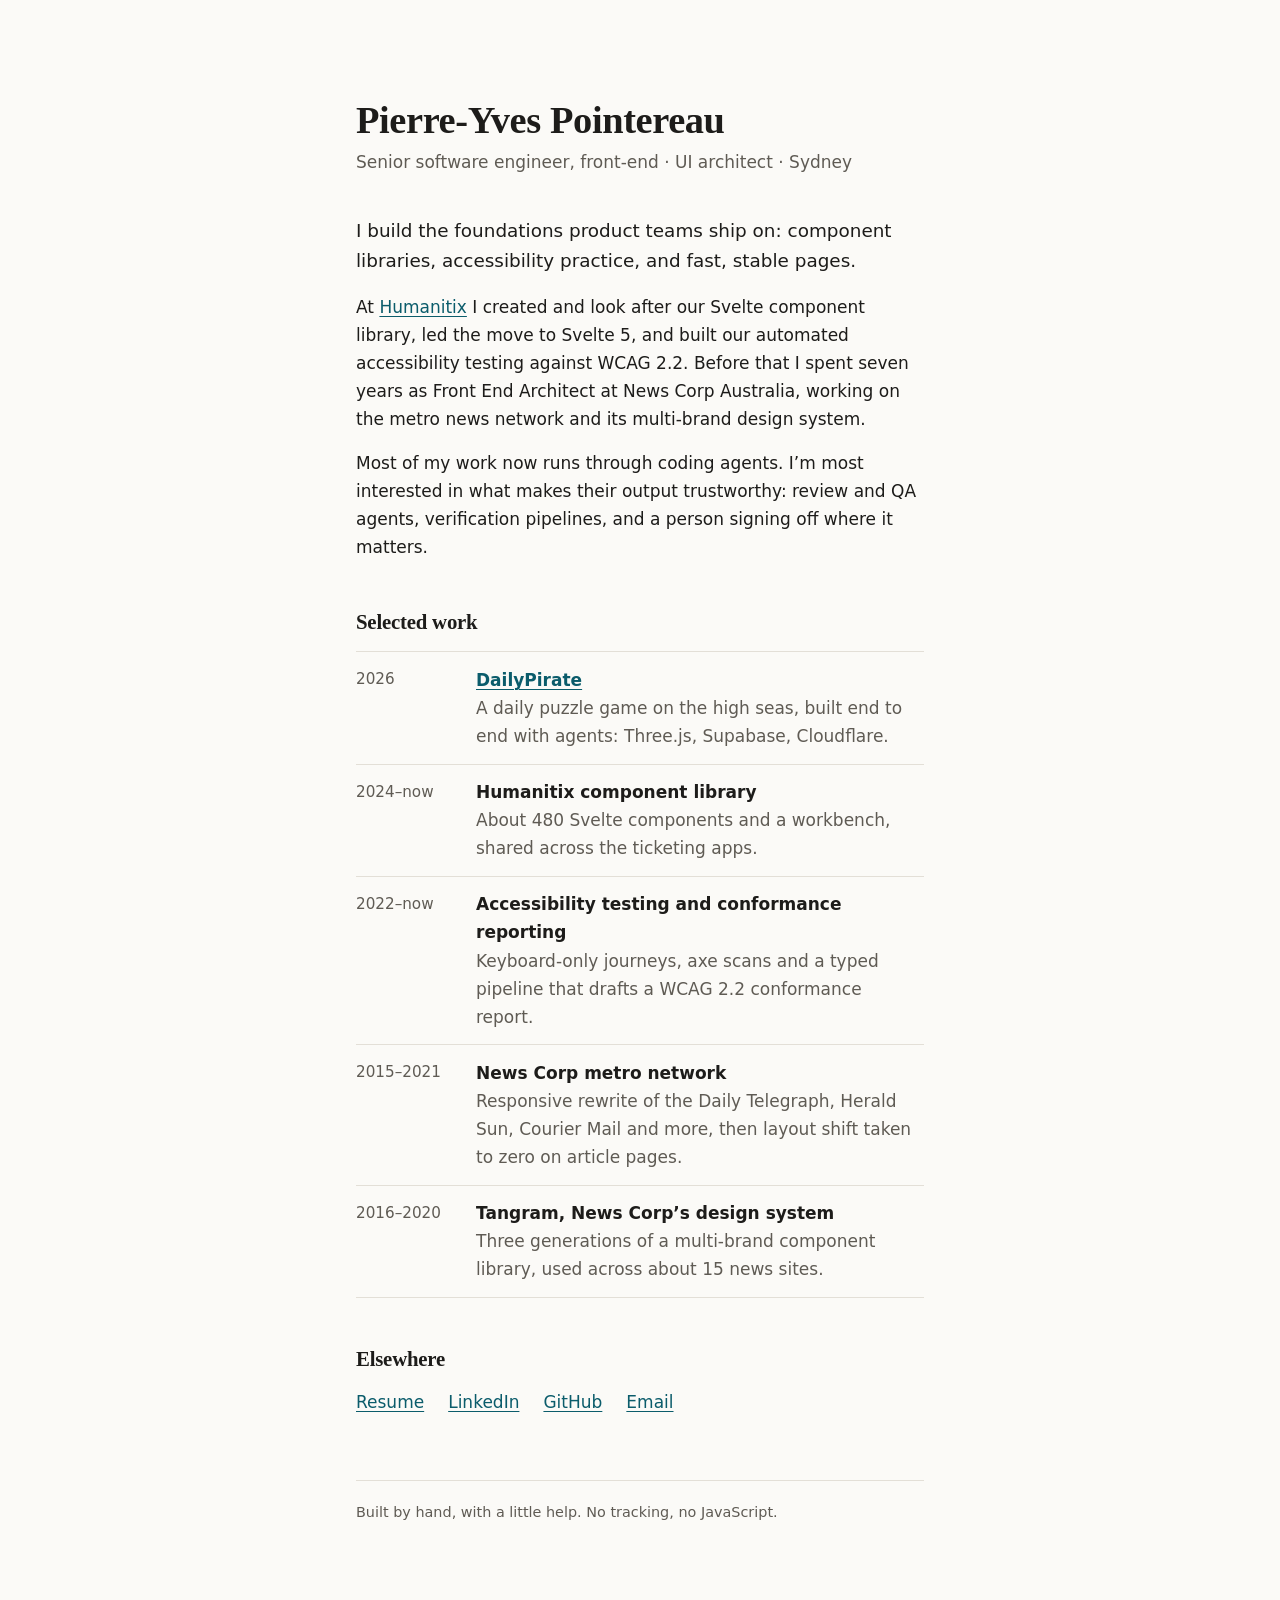
==== index.html @ e8ddd4ec "Initial commit: home page and resume Co-Authored-By: Claude Opus 5.5 <noreply@anthropic.com>" ====
<!doctype html>
<html lang="en">
<head>
  <meta charset="utf-8">
  <meta name="viewport" content="width=device-width, initial-scale=1">
  <title>Pierre-Yves Pointereau — Senior Software Engineer, Front-End</title>
  <meta name="description" content="Senior software engineer and UI architect in Sydney. Design systems, accessibility, web performance and agent-assisted engineering.">
  <link rel="canonical" href="https://pierre.pointereau.fr/">
  <link rel="icon" href="/favicon.svg" type="image/svg+xml">
  <link rel="stylesheet" href="/style.css">
  <meta property="og:title" content="Pierre-Yves Pointereau">
  <meta property="og:description" content="Senior software engineer and UI architect in Sydney. Design systems, accessibility, web performance and agent-assisted engineering.">
  <meta property="og:url" content="https://pierre.pointereau.fr/">
  <meta property="og:type" content="website">
</head>
<body>
  <main class="page">
    <header>
      <h1>Pierre-Yves Pointereau</h1>
      <p class="tagline">Senior software engineer, front-end &middot; UI architect &middot; Sydney</p>
    </header>

    <p class="lead">I build the foundations product teams ship on: component libraries, accessibility practice, and fast, stable pages.</p>

    <p>At <a href="https://humanitix.com">Humanitix</a> I created and look after our Svelte component library, led the move to Svelte&nbsp;5, and built our automated accessibility testing against WCAG&nbsp;2.2. Before that I spent seven years as Front End Architect at News Corp Australia, working on the metro news network and its multi-brand design system.</p>

    <p>Most of my work now runs through coding agents. I&rsquo;m most interested in what makes their output trustworthy: review and QA agents, verification pipelines, and a person signing off where it matters.</p>

    <h2>Selected work</h2>
    <ul class="timeline">
      <li>
        <span class="when">2026</span>
        <span class="what"><strong><a href="https://dailypirate.fun">DailyPirate</a></strong><span>A daily puzzle game on the high seas, built end to end with agents: Three.js, Supabase, Cloudflare.</span></span>
      </li>
      <li>
        <span class="when">2024&ndash;now</span>
        <span class="what"><strong>Humanitix component library</strong><span>About 480 Svelte components and a workbench, shared across the ticketing apps.</span></span>
      </li>
      <li>
        <span class="when">2022&ndash;now</span>
        <span class="what"><strong>Accessibility testing and conformance reporting</strong><span>Keyboard-only journeys, axe scans and a typed pipeline that drafts a WCAG&nbsp;2.2 conformance report.</span></span>
      </li>
      <li>
        <span class="when">2015&ndash;2021</span>
        <span class="what"><strong>News Corp metro network</strong><span>Responsive rewrite of the Daily Telegraph, Herald Sun, Courier Mail and more, then layout shift taken to zero on article pages.</span></span>
      </li>
      <li>
        <span class="when">2016&ndash;2020</span>
        <span class="what"><strong>Tangram, News Corp&rsquo;s design system</strong><span>Three generations of a multi-brand component library, used across about 15 news sites.</span></span>
      </li>
    </ul>

    <h2>Elsewhere</h2>
    <ul class="links">
      <li><a href="/resume/">Resume</a></li>
      <li><a href="https://www.linkedin.com/in/pypointereau">LinkedIn</a></li>
      <li><a href="https://github.com/Yojimb0">GitHub</a></li>
      <li><a href="mailto:py.pointereau@gmail.com">Email</a></li>
    </ul>

    <footer>
      <p>Built by hand, with a little help. No tracking, no JavaScript.</p>
    </footer>
  </main>
</body>
</html>
---- style.css ----
/* pierre.pointereau.fr — one small stylesheet, no JavaScript, no web fonts. */

:root {
  color-scheme: light dark;
  --bg: #fbfaf7;
  --text: #1d1c1a;
  --muted: #5f5b54;
  --rule: #e3dfd7;
  --accent: #0b5c6b;
  --measure: 38rem;
  --serif: "Iowan Old Style", "Palatino Linotype", Palatino, Charter, Georgia, serif;
  --sans: system-ui, -apple-system, "Segoe UI", Roboto, "Helvetica Neue", sans-serif;
}

@media (prefers-color-scheme: dark) {
  :root {
    --bg: #161514;
    --text: #ecebe7;
    --muted: #a8a49c;
    --rule: #34322e;
    --accent: #7cc7d4;
  }
}

*,
*::before,
*::after {
  box-sizing: border-box;
}

html {
  -webkit-text-size-adjust: 100%;
  text-size-adjust: 100%;
}

body {
  margin: 0;
  background: var(--bg);
  color: var(--text);
  font: 1.0625rem/1.65 var(--sans);
}

.page {
  max-width: var(--measure);
  margin: 0 auto;
  padding: clamp(2.5rem, 8vw, 6rem) 1.25rem 4rem;
}

h1,
h2,
h3 {
  font-family: var(--serif);
  font-weight: 600;
  line-height: 1.25;
  letter-spacing: -0.01em;
}

h1 {
  font-size: clamp(1.9rem, 5vw, 2.4rem);
  margin: 0 0 0.25rem;
}

h2 {
  font-size: 1.3rem;
  margin: 3rem 0 1rem;
}

h3 {
  font-size: 1.1rem;
  margin: 2rem 0 0.15rem;
}

p,
ul {
  margin: 0 0 1rem;
}

ul {
  padding-left: 1.2rem;
}

li + li {
  margin-top: 0.4rem;
}

a {
  color: var(--accent);
  text-decoration-thickness: 1px;
  text-underline-offset: 0.18em;
}

a:hover {
  text-decoration-thickness: 2px;
}

:focus-visible {
  outline: 2px solid var(--accent);
  outline-offset: 3px;
  border-radius: 2px;
}

.tagline {
  color: var(--muted);
  margin: 0 0 2.5rem;
}

.lead {
  font-size: 1.15rem;
}

.muted {
  color: var(--muted);
}

/* A list of dated items: year on the left, text on the right. */
.timeline {
  list-style: none;
  padding: 0;
  margin: 0;
}

.timeline li {
  display: grid;
  grid-template-columns: 6.5rem 1fr;
  gap: 0 1rem;
  padding: 0.85rem 0;
  border-top: 1px solid var(--rule);
  margin: 0;
}

.timeline li:last-child {
  border-bottom: 1px solid var(--rule);
}

.timeline .when {
  color: var(--muted);
  font-variant-numeric: tabular-nums;
  font-size: 0.95rem;
  padding-top: 0.1rem;
}

.timeline .what strong {
  font-weight: 600;
}

.timeline .what span {
  display: block;
  color: var(--muted);
}

@media (max-width: 30rem) {
  .timeline li {
    grid-template-columns: 1fr;
  }
}

.links {
  list-style: none;
  padding: 0;
  display: flex;
  flex-wrap: wrap;
  gap: 0.5rem 1.5rem;
}

.links li + li {
  margin-top: 0;
}

footer {
  margin-top: 4rem;
  padding-top: 1.25rem;
  border-top: 1px solid var(--rule);
  color: var(--muted);
  font-size: 0.9rem;
}

/* ---- Resume page --------------------------------------------------------------------------- */

.resume .page {
  max-width: 44rem;
}

.resume-nav {
  display: flex;
  justify-content: space-between;
  gap: 1rem;
  font-size: 0.95rem;
  margin-bottom: 2.5rem;
}

.contact {
  list-style: none;
  padding: 0;
  display: flex;
  flex-wrap: wrap;
  gap: 0.25rem 1.25rem;
  color: var(--muted);
  font-size: 0.95rem;
}

.contact li + li {
  margin-top: 0;
}

.role-meta {
  color: var(--muted);
  font-size: 0.95rem;
  margin: 0 0 0.75rem;
}

.skills li {
  margin-top: 0.3rem;
}

@media print {
  :root {
    --bg: #fff;
    --text: #000;
    --muted: #444;
    --rule: #ccc;
    --accent: #000;
  }

  @page {
    size: A4;
    margin: 16mm 16mm 18mm;
  }

  body {
    font-size: 10.5pt;
    line-height: 1.45;
  }

  .page,
  .resume .page {
    max-width: none;
    padding: 0;
  }

  .resume-nav,
  footer {
    display: none;
  }

  h2 {
    margin: 1.4em 0 0.6em;
    break-after: avoid;
  }

  h3 {
    margin-top: 1.1em;
    break-after: avoid;
  }

  li {
    break-inside: avoid;
  }

  a {
    text-decoration: none;
  }
}

@media (prefers-reduced-motion: no-preference) {
  html {
    scroll-behavior: smooth;
  }
}

.tagline.tight {
  margin-bottom: 0.5rem;
}
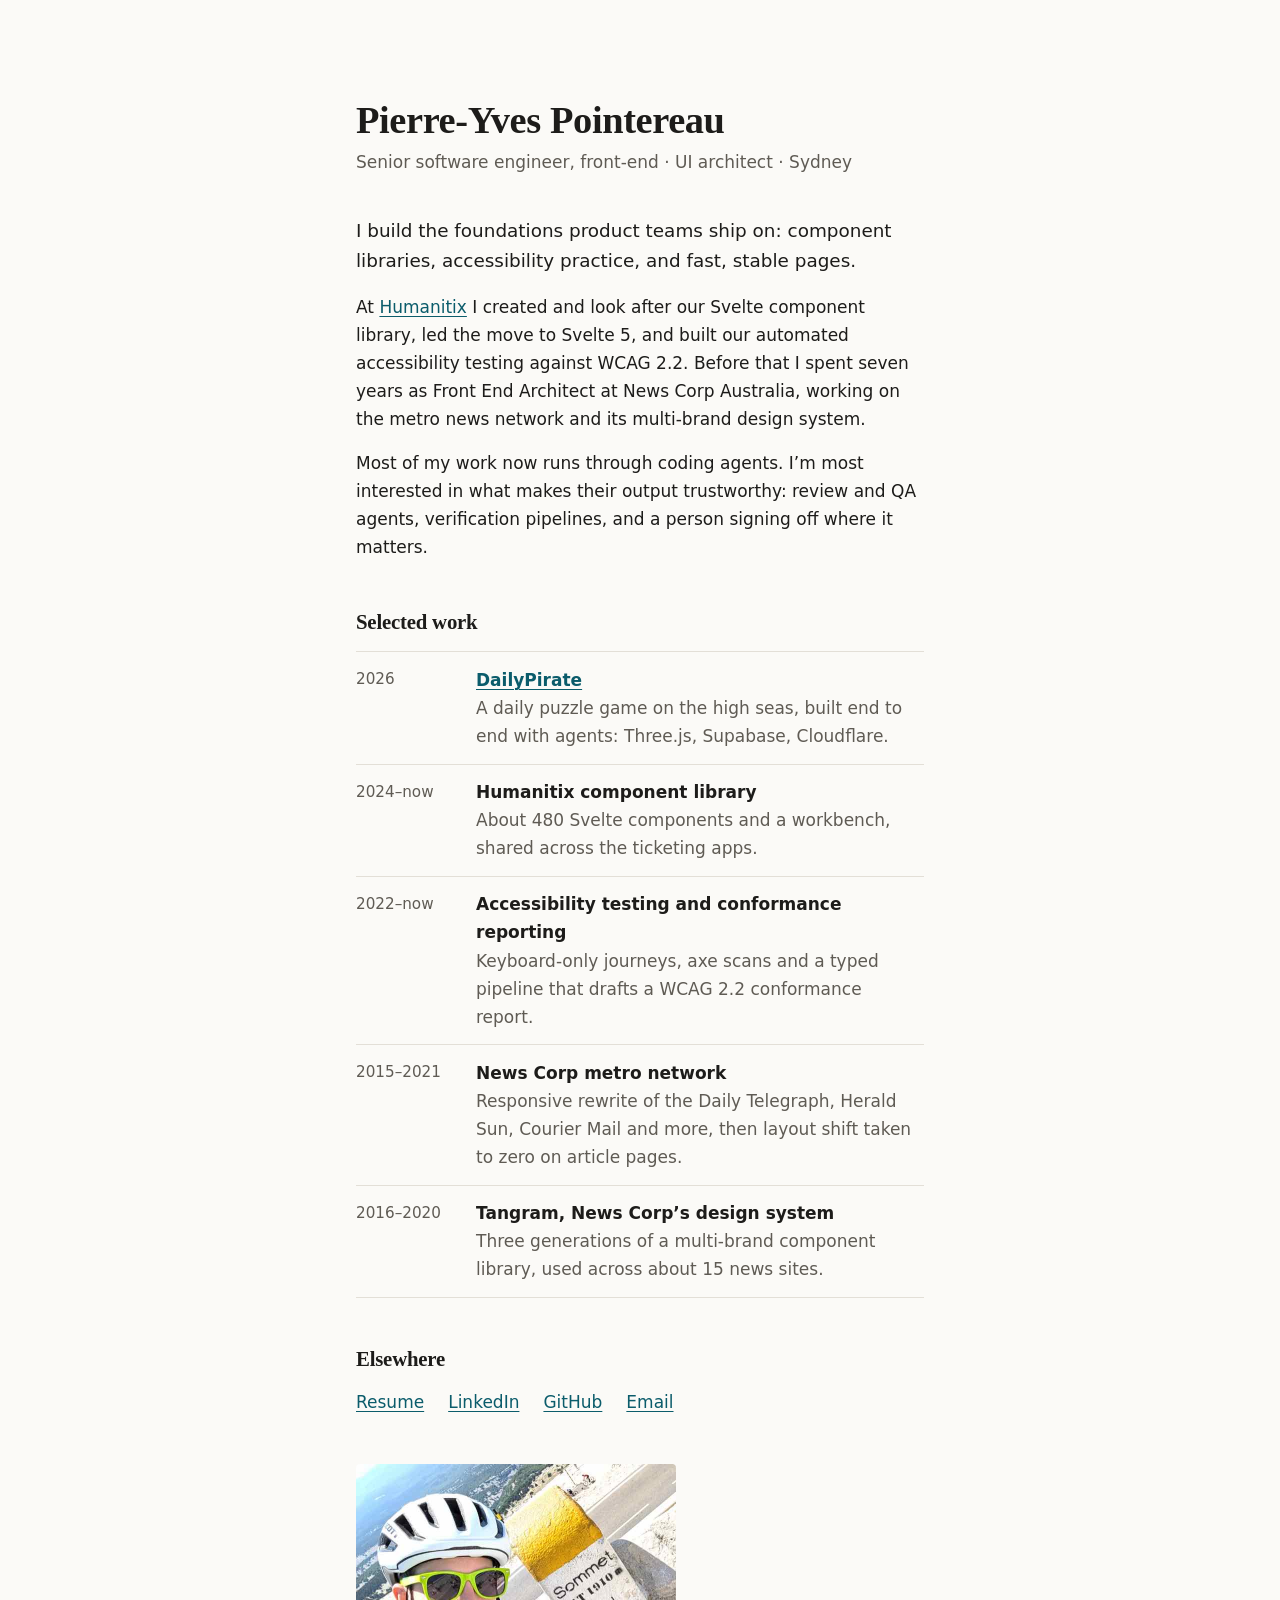
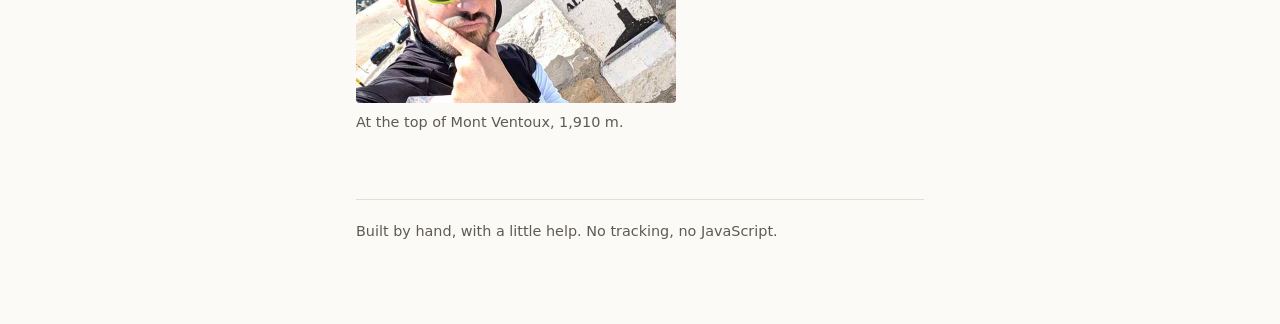
==== commit 118fb8aa: "Add Mont Ventoux photo to the home page Co-Authored-By: Claude Opus 5.5 <noreply@anthropic.com>" ====
--- a/index.html
+++ b/index.html
@@ -58,9 +58,15 @@
       <li><a href="mailto:py.pointereau@gmail.com">Email</a></li>
     </ul>
 
-    <footer>
-      <p>Built by hand, with a little help. No tracking, no JavaScript.</p>
-    </footer>
+    <figure class="photo">
+      <img src="/img/mont-ventoux.jpg" width="640" height="478" loading="lazy" decoding="async"
+        alt="Selfie in a white cycling helmet and lime-green sunglasses, next to the yellow-topped summit marker reading Sommet, altitude 1910 m.">
+      <figcaption>At the top of Mont Ventoux, 1,910&nbsp;m.</figcaption>
+    </figure>
+
   </main>
+  <footer>
+    <p>Built by hand, with a little help. No tracking, no JavaScript.</p>
+  </footer>
 </body>
 </html>
--- a/style.css
+++ b/style.css
@@ -166,9 +166,35 @@
   margin-top: 0;
 }
 
-footer {
-  margin-top: 4rem;
-  padding-top: 1.25rem;
+/* A small photo near the bottom of the home page. */
+.photo {
+  max-width: 20rem;
+  margin: 3rem 0 0;
+}
+
+.photo img {
+  display: block;
+  width: 100%;
+  height: auto;
+  border-radius: 4px;
+}
+
+.photo figcaption {
+  margin-top: 0.5rem;
+  color: var(--muted);
+  font-size: 0.9rem;
+}
+
+/* The footer sits after <main>, lined up with the page's text column. */
+.page:has(+ footer) {
+  padding-bottom: 0;
+}
+
+.page + footer {
+  --footer-measure: var(--measure);
+  width: min(100% - 2.5rem, var(--footer-measure) - 2.5rem);
+  margin: 4rem auto 0;
+  padding: 1.25rem 0 4rem;
   border-top: 1px solid var(--rule);
   color: var(--muted);
   font-size: 0.9rem;
@@ -178,6 +204,10 @@
 
 .resume .page {
   max-width: 44rem;
+}
+
+.resume .page + footer {
+  --footer-measure: 44rem;
 }
 
 .resume-nav {
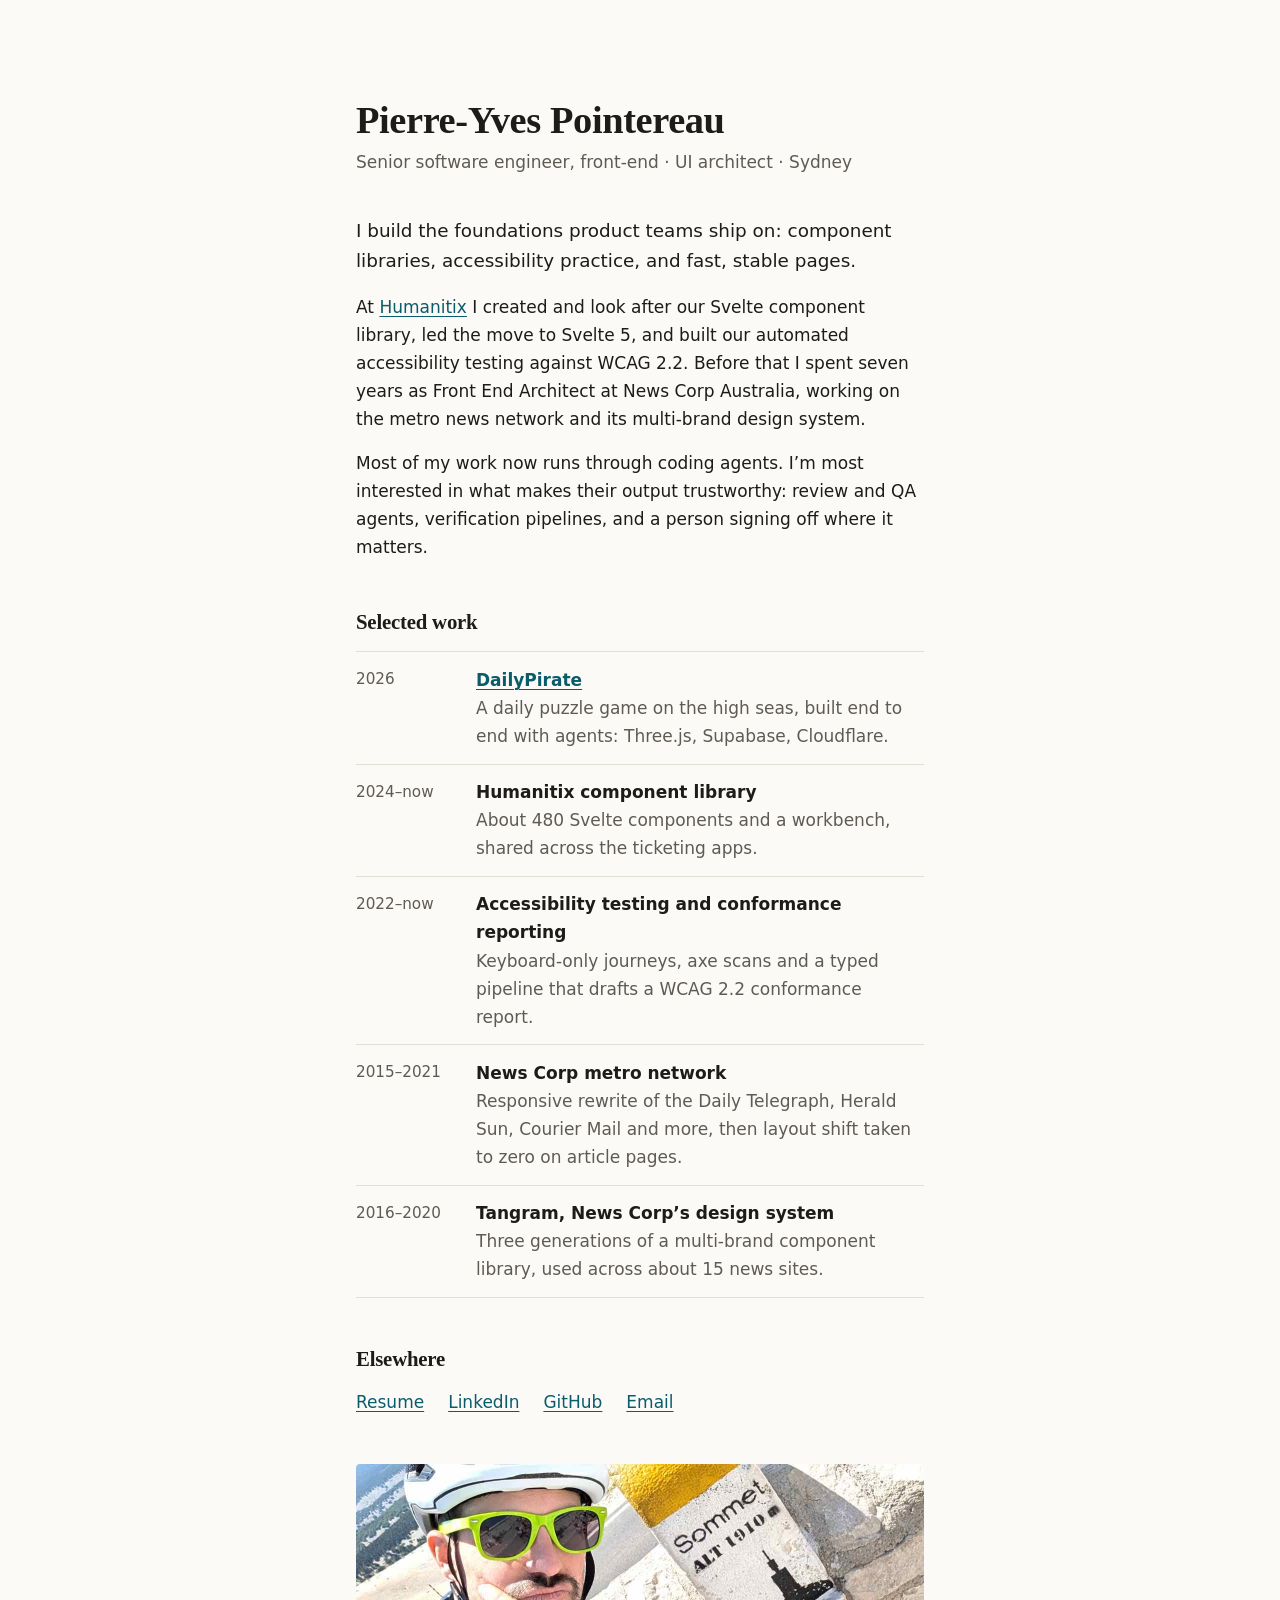
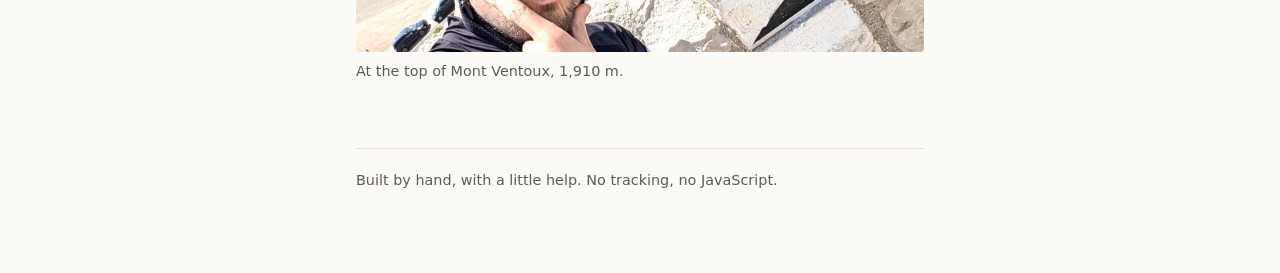
==== commit 87e82e82: "Widen the Mont Ventoux photo to the text column Use a wide crop of the face and summit marker, renam" ====
--- a/index.html
+++ b/index.html
@@ -59,8 +59,8 @@
     </ul>
 
     <figure class="photo">
-      <img src="/img/mont-ventoux.jpg" width="640" height="478" loading="lazy" decoding="async"
-        alt="Selfie in a white cycling helmet and lime-green sunglasses, next to the yellow-topped summit marker reading Sommet, altitude 1910 m.">
+      <img src="/img/mont-ventoux-wide.jpg" width="1136" height="376" loading="lazy" decoding="async"
+        alt="Selfie in a cycling helmet and lime-green sunglasses, next to the yellow-topped summit marker reading Sommet, altitude 1910 m.">
       <figcaption>At the top of Mont Ventoux, 1,910&nbsp;m.</figcaption>
     </figure>
 
--- a/style.css
+++ b/style.css
@@ -166,9 +166,8 @@
   margin-top: 0;
 }
 
-/* A small photo near the bottom of the home page. */
+/* A wide photo near the bottom of the home page, as wide as the text column. */
 .photo {
-  max-width: 20rem;
   margin: 3rem 0 0;
 }
 
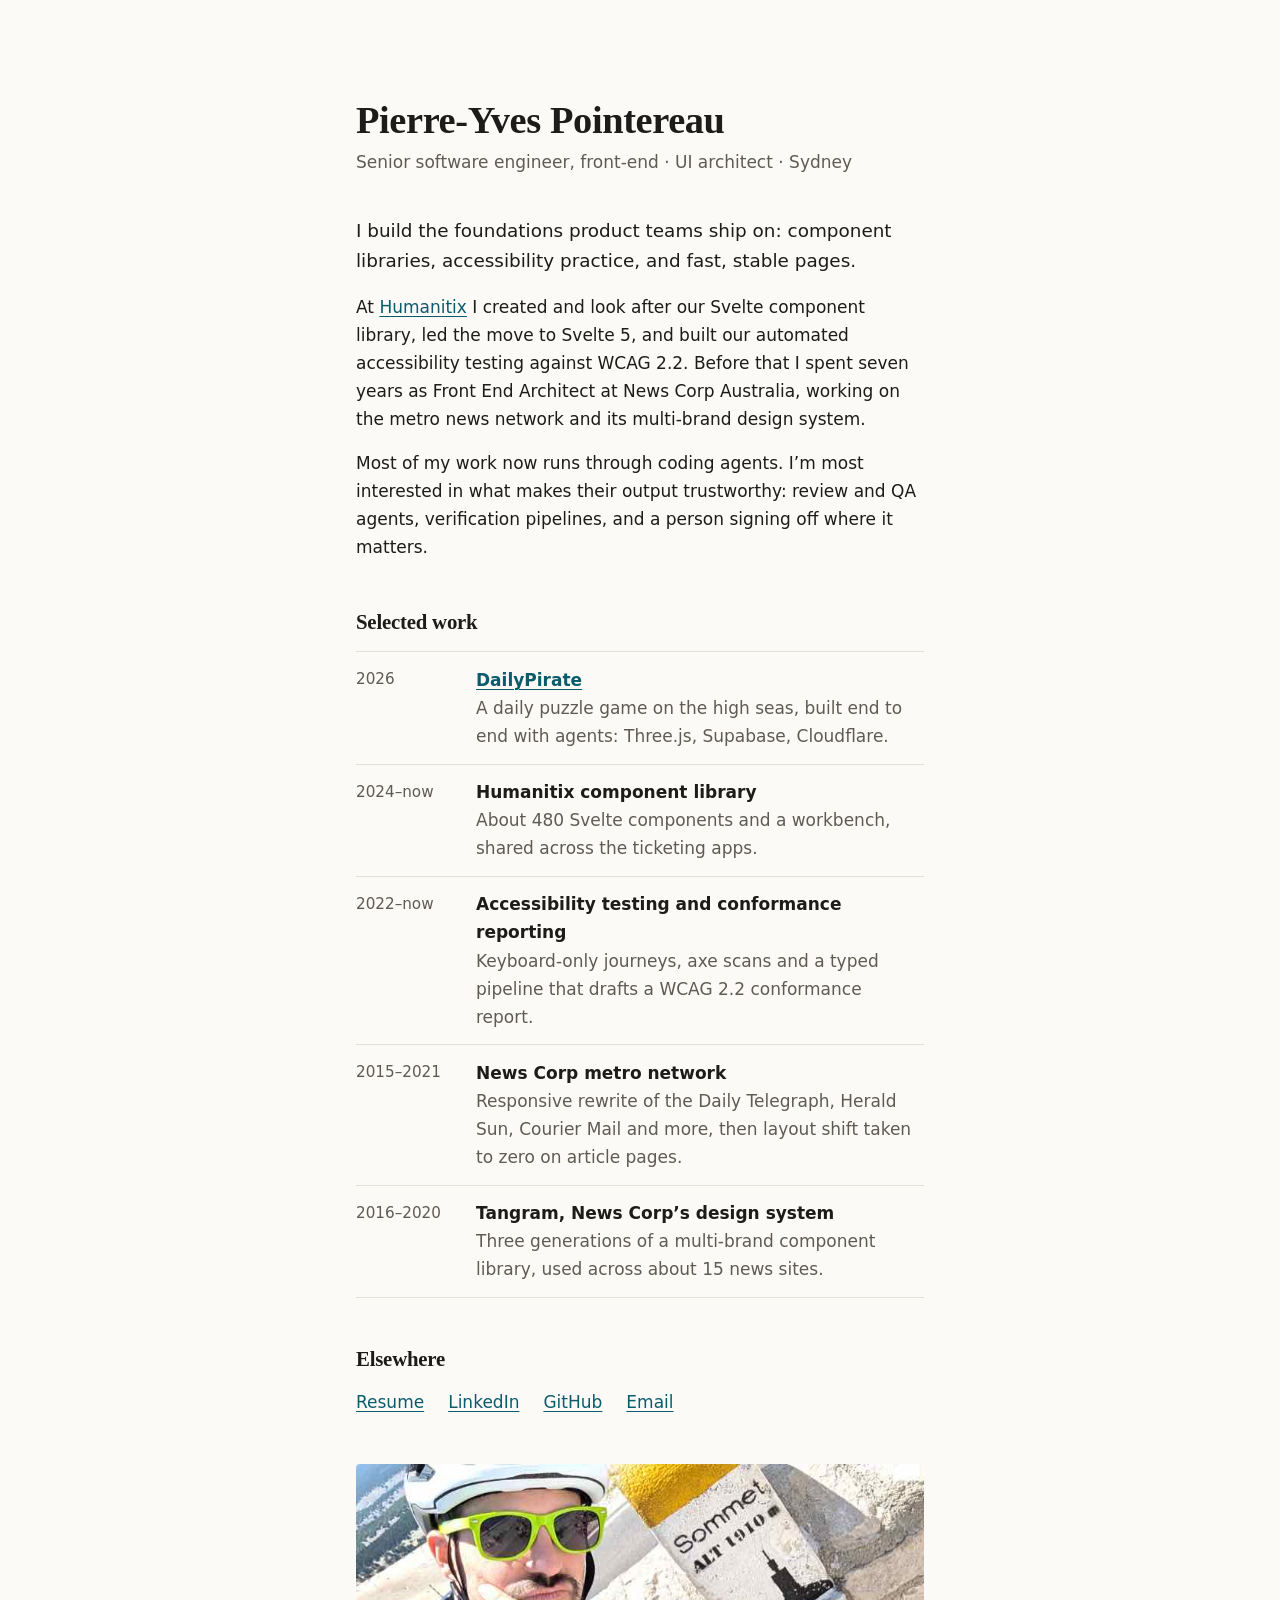
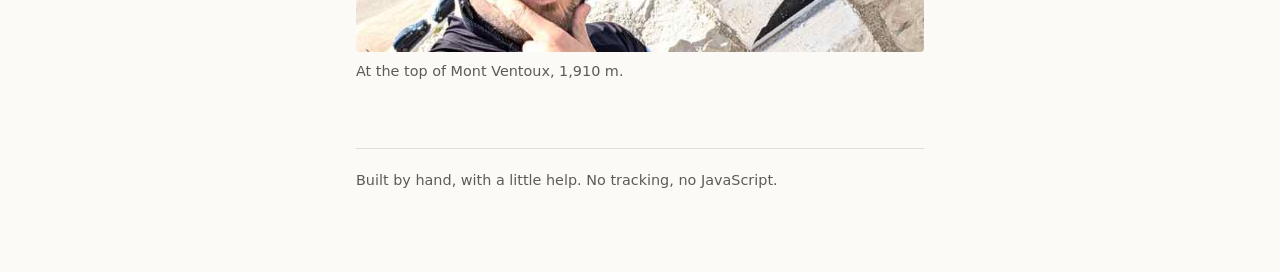
==== commit 8268d9d1: "Lighthouse tweaks: robots.txt, llms.txt, responsive photo, HSTS and COOP Add robots.txt and llms.txt" ====
--- a/index.html
+++ b/index.html
@@ -60,6 +60,8 @@
 
     <figure class="photo">
       <img src="/img/mont-ventoux-wide.jpg" width="1136" height="376" loading="lazy" decoding="async"
+        srcset="/img/mont-ventoux-744.jpg 744w, /img/mont-ventoux-wide.jpg 1136w"
+        sizes="(max-width: 38rem) calc(100vw - 2.5rem), 35.5rem"
         alt="Selfie in a cycling helmet and lime-green sunglasses, next to the yellow-topped summit marker reading Sommet, altitude 1910 m.">
       <figcaption>At the top of Mont Ventoux, 1,910&nbsp;m.</figcaption>
     </figure>
